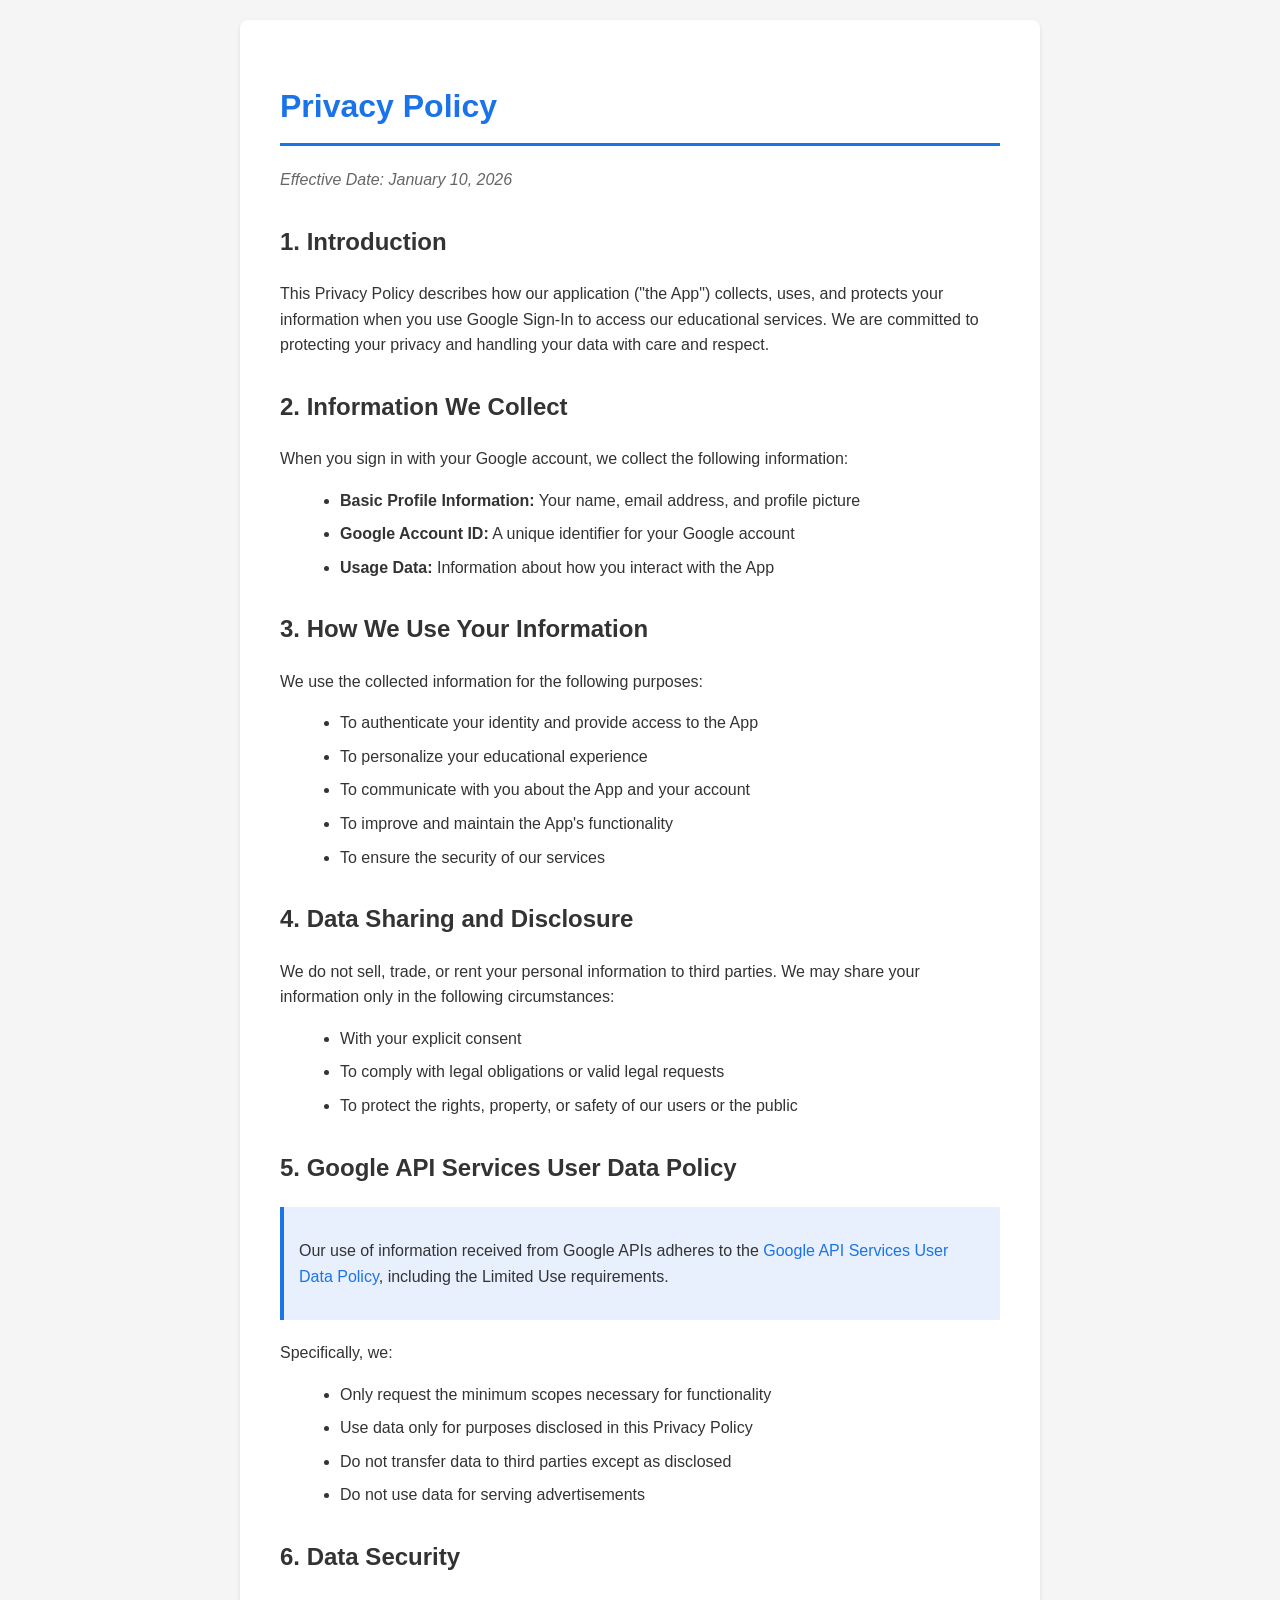
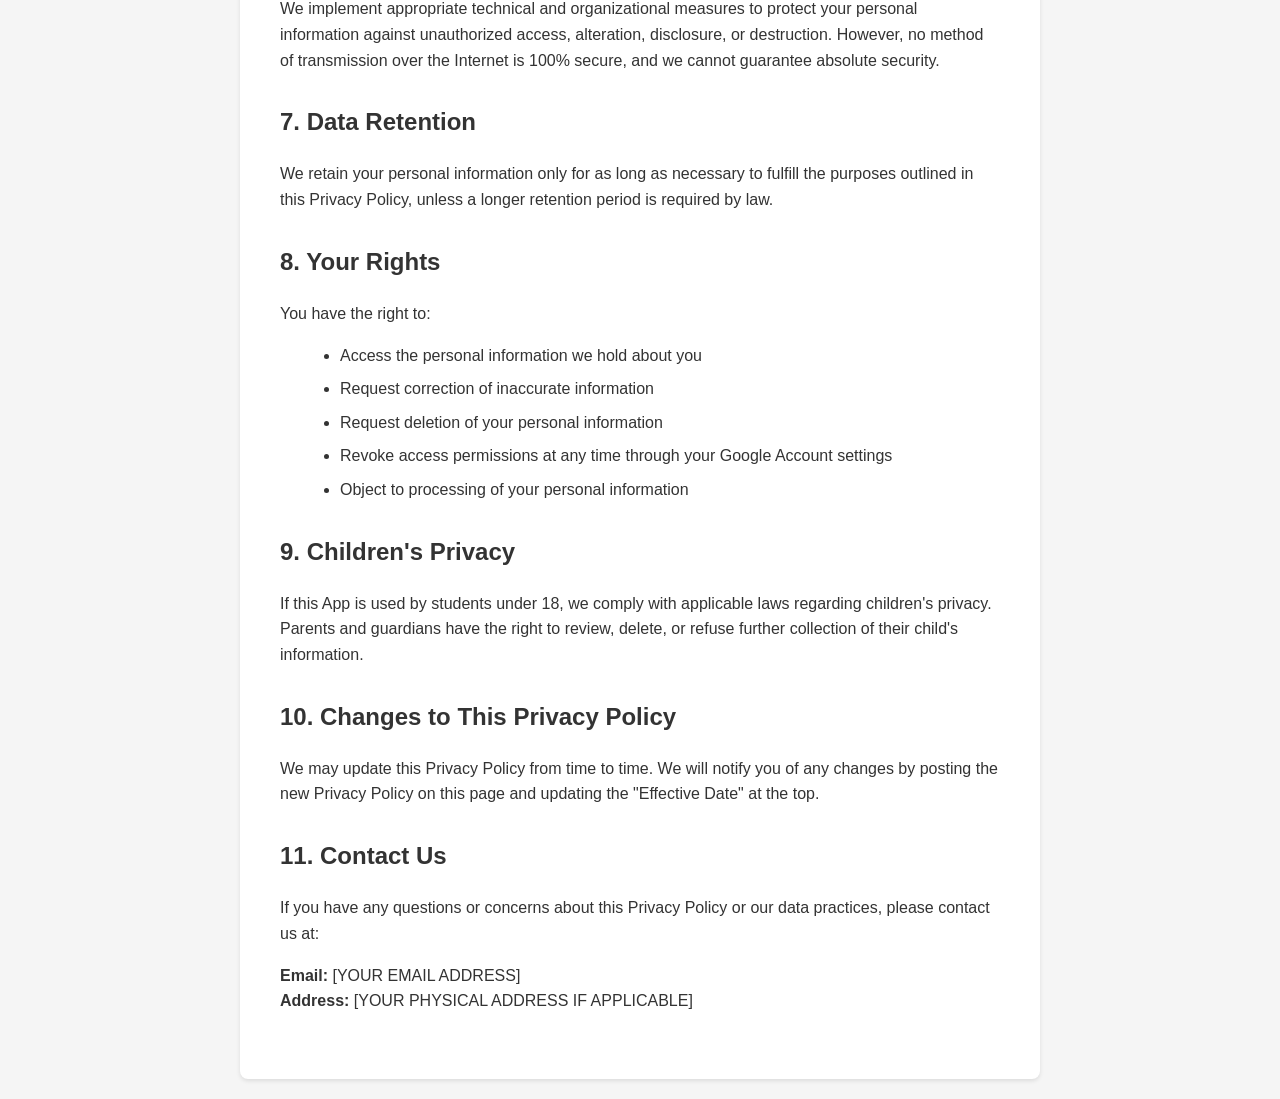
==== GCS/privacypolcy.html @ b8398c09 "Add privacy policy HTML file This file contains the privacy policy for the application, detailing in" ====
<!DOCTYPE html>
<html lang="en">
<head>
    <meta charset="UTF-8">
    <meta name="viewport" content="width=device-width, initial-scale=1.0">
    <title>Privacy Policy</title>
    <style>
        body {
            font-family: -apple-system, BlinkMacSystemFont, 'Segoe UI', Roboto, Oxygen, Ubuntu, Cantarell, sans-serif;
            line-height: 1.6;
            color: #333;
            max-width: 800px;
            margin: 0 auto;
            padding: 20px;
            background-color: #f5f5f5;
        }
        .container {
            background-color: white;
            padding: 40px;
            border-radius: 8px;
            box-shadow: 0 2px 4px rgba(0,0,0,0.1);
        }
        h1 {
            color: #1a73e8;
            border-bottom: 3px solid #1a73e8;
            padding-bottom: 10px;
        }
        h2 {
            color: #333;
            margin-top: 30px;
        }
        .effective-date {
            color: #666;
            font-style: italic;
            margin-bottom: 30px;
        }
        .section {
            margin-bottom: 25px;
        }
        ul {
            margin-left: 20px;
        }
        li {
            margin-bottom: 8px;
        }
        .highlight {
            background-color: #e8f0fe;
            padding: 15px;
            border-left: 4px solid #1a73e8;
            margin: 20px 0;
        }
        a {
            color: #1a73e8;
            text-decoration: none;
        }
        a:hover {
            text-decoration: underline;
        }
    </style>
</head>
<body>
    <div class="container">
        <h1>Privacy Policy</h1>
        <p class="effective-date">Effective Date: January 10, 2026</p>

        <div class="section">
            <h2>1. Introduction</h2>
            <p>This Privacy Policy describes how our application ("the App") collects, uses, and protects your information when you use Google Sign-In to access our educational services. We are committed to protecting your privacy and handling your data with care and respect.</p>
        </div>

        <div class="section">
            <h2>2. Information We Collect</h2>
            <p>When you sign in with your Google account, we collect the following information:</p>
            <ul>
                <li><strong>Basic Profile Information:</strong> Your name, email address, and profile picture</li>
                <li><strong>Google Account ID:</strong> A unique identifier for your Google account</li>
                <li><strong>Usage Data:</strong> Information about how you interact with the App</li>
            </ul>
        </div>

        <div class="section">
            <h2>3. How We Use Your Information</h2>
            <p>We use the collected information for the following purposes:</p>
            <ul>
                <li>To authenticate your identity and provide access to the App</li>
                <li>To personalize your educational experience</li>
                <li>To communicate with you about the App and your account</li>
                <li>To improve and maintain the App's functionality</li>
                <li>To ensure the security of our services</li>
            </ul>
        </div>

        <div class="section">
            <h2>4. Data Sharing and Disclosure</h2>
            <p>We do not sell, trade, or rent your personal information to third parties. We may share your information only in the following circumstances:</p>
            <ul>
                <li>With your explicit consent</li>
                <li>To comply with legal obligations or valid legal requests</li>
                <li>To protect the rights, property, or safety of our users or the public</li>
            </ul>
        </div>

        <div class="section">
            <h2>5. Google API Services User Data Policy</h2>
            <div class="highlight">
                <p>Our use of information received from Google APIs adheres to the <a href="https://developers.google.com/terms/api-services-user-data-policy" target="_blank">Google API Services User Data Policy</a>, including the Limited Use requirements.</p>
            </div>
            <p>Specifically, we:</p>
            <ul>
                <li>Only request the minimum scopes necessary for functionality</li>
                <li>Use data only for purposes disclosed in this Privacy Policy</li>
                <li>Do not transfer data to third parties except as disclosed</li>
                <li>Do not use data for serving advertisements</li>
            </ul>
        </div>

        <div class="section">
            <h2>6. Data Security</h2>
            <p>We implement appropriate technical and organizational measures to protect your personal information against unauthorized access, alteration, disclosure, or destruction. However, no method of transmission over the Internet is 100% secure, and we cannot guarantee absolute security.</p>
        </div>

        <div class="section">
            <h2>7. Data Retention</h2>
            <p>We retain your personal information only for as long as necessary to fulfill the purposes outlined in this Privacy Policy, unless a longer retention period is required by law.</p>
        </div>

        <div class="section">
            <h2>8. Your Rights</h2>
            <p>You have the right to:</p>
            <ul>
                <li>Access the personal information we hold about you</li>
                <li>Request correction of inaccurate information</li>
                <li>Request deletion of your personal information</li>
                <li>Revoke access permissions at any time through your Google Account settings</li>
                <li>Object to processing of your personal information</li>
            </ul>
        </div>

        <div class="section">
            <h2>9. Children's Privacy</h2>
            <p>If this App is used by students under 18, we comply with applicable laws regarding children's privacy. Parents and guardians have the right to review, delete, or refuse further collection of their child's information.</p>
        </div>

        <div class="section">
            <h2>10. Changes to This Privacy Policy</h2>
            <p>We may update this Privacy Policy from time to time. We will notify you of any changes by posting the new Privacy Policy on this page and updating the "Effective Date" at the top.</p>
        </div>

        <div class="section">
            <h2>11. Contact Us</h2>
            <p>If you have any questions or concerns about this Privacy Policy or our data practices, please contact us at:</p>
            <p><strong>Email:</strong> [YOUR EMAIL ADDRESS]<br>
            <strong>Address:</strong> [YOUR PHYSICAL ADDRESS IF APPLICABLE]</p>
        </div>
    </div>
</body>
</html>
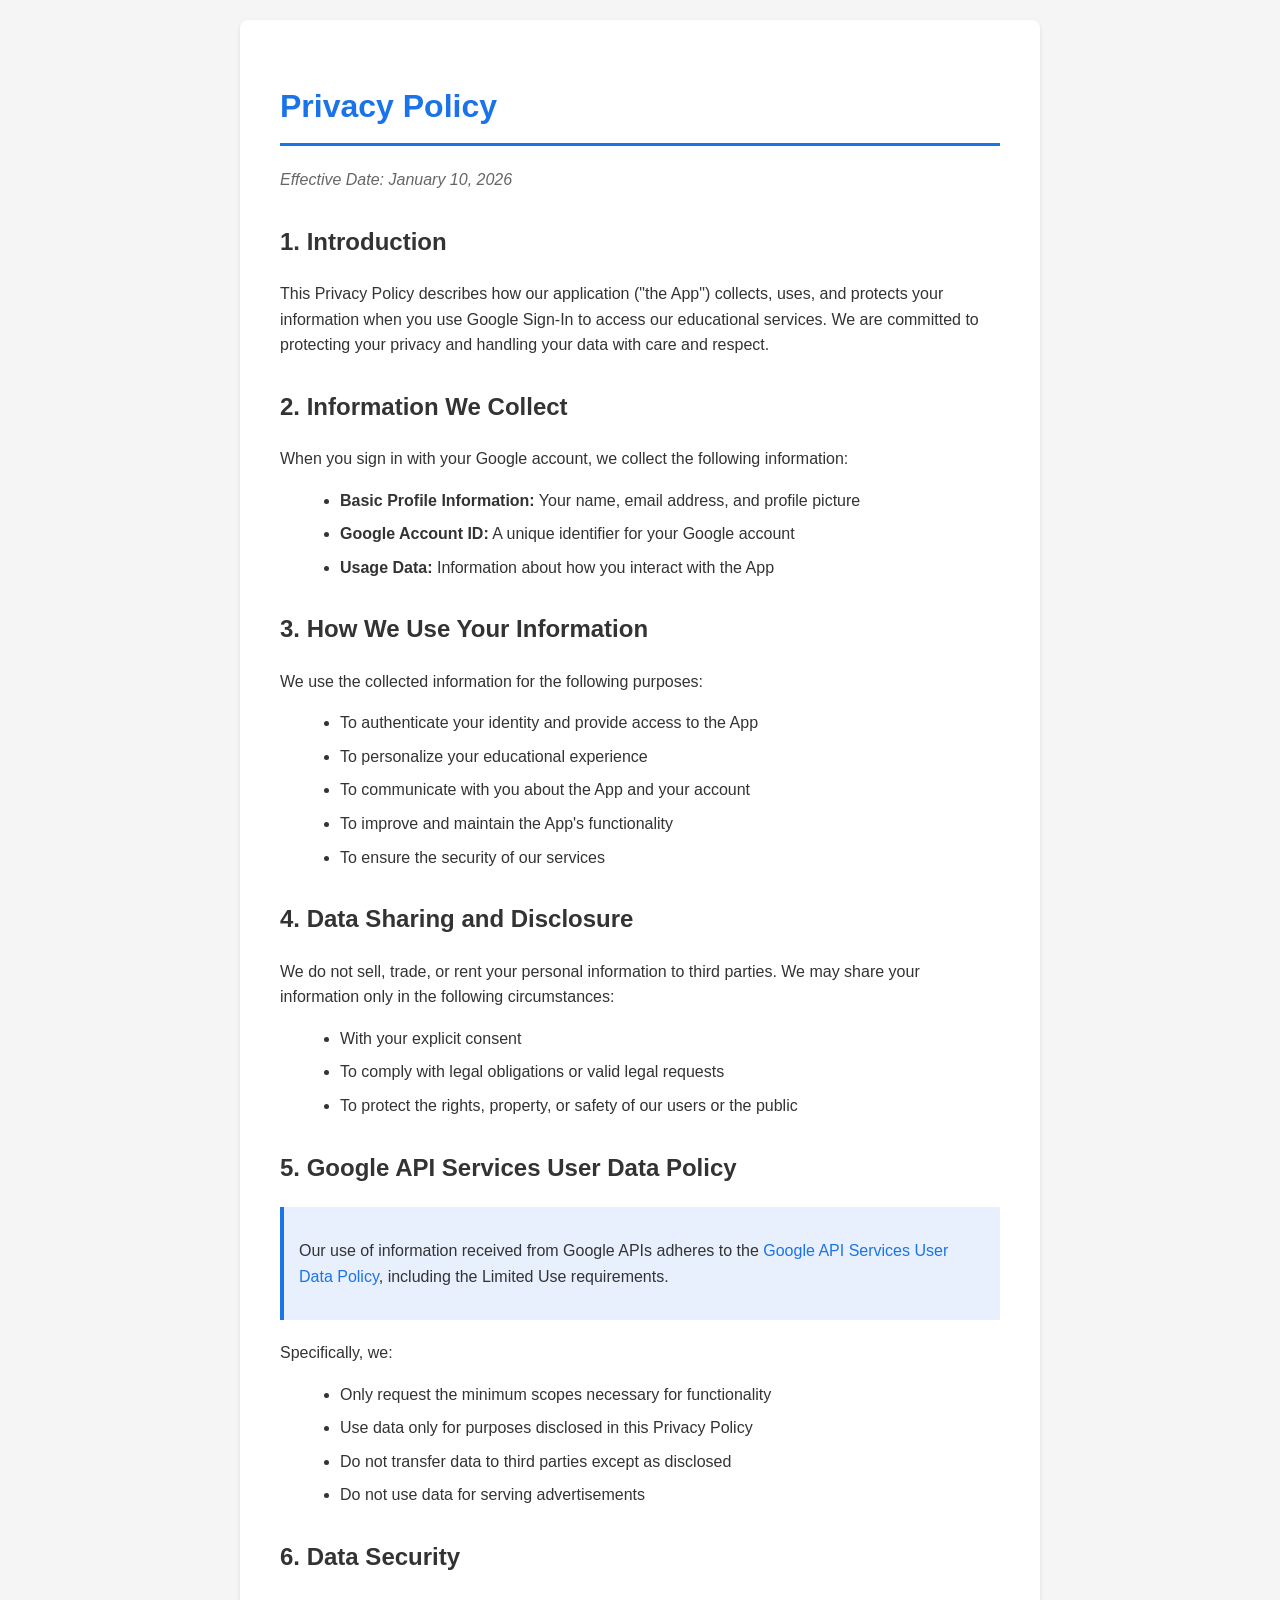
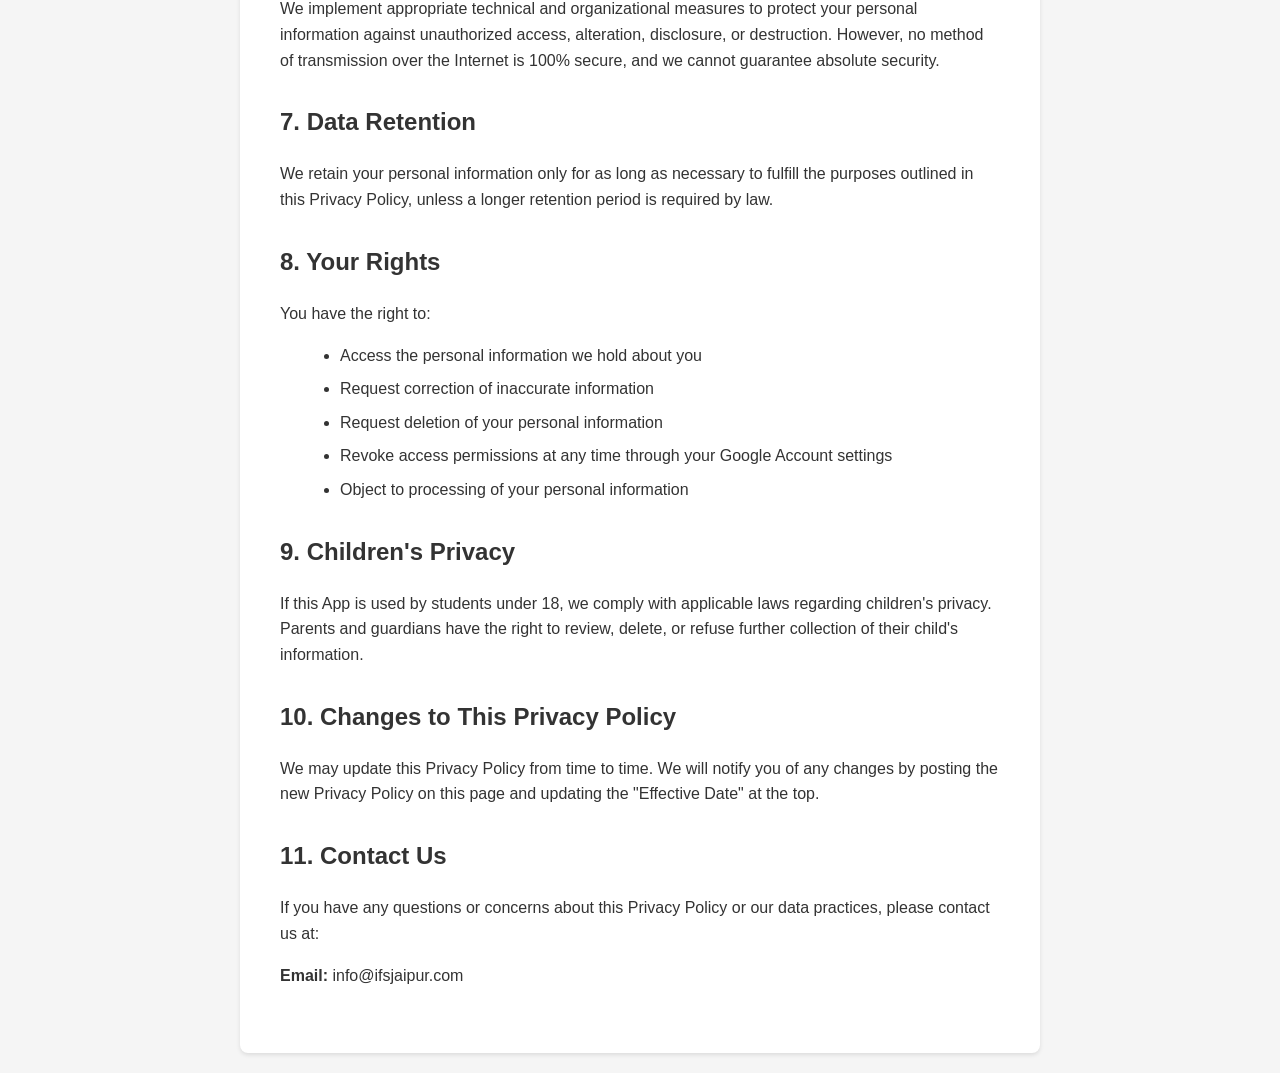
==== commit 50814051: "Update contact information in privacy policy" ====
--- a/GCS/privacypolcy.html
+++ b/GCS/privacypolcy.html
@@ -149,8 +149,7 @@
         <div class="section">
             <h2>11. Contact Us</h2>
             <p>If you have any questions or concerns about this Privacy Policy or our data practices, please contact us at:</p>
-            <p><strong>Email:</strong> [YOUR EMAIL ADDRESS]<br>
-            <strong>Address:</strong> [YOUR PHYSICAL ADDRESS IF APPLICABLE]</p>
+            <p><strong>Email:</strong> info@ifsjaipur.com </p>
         </div>
     </div>
 </body>
